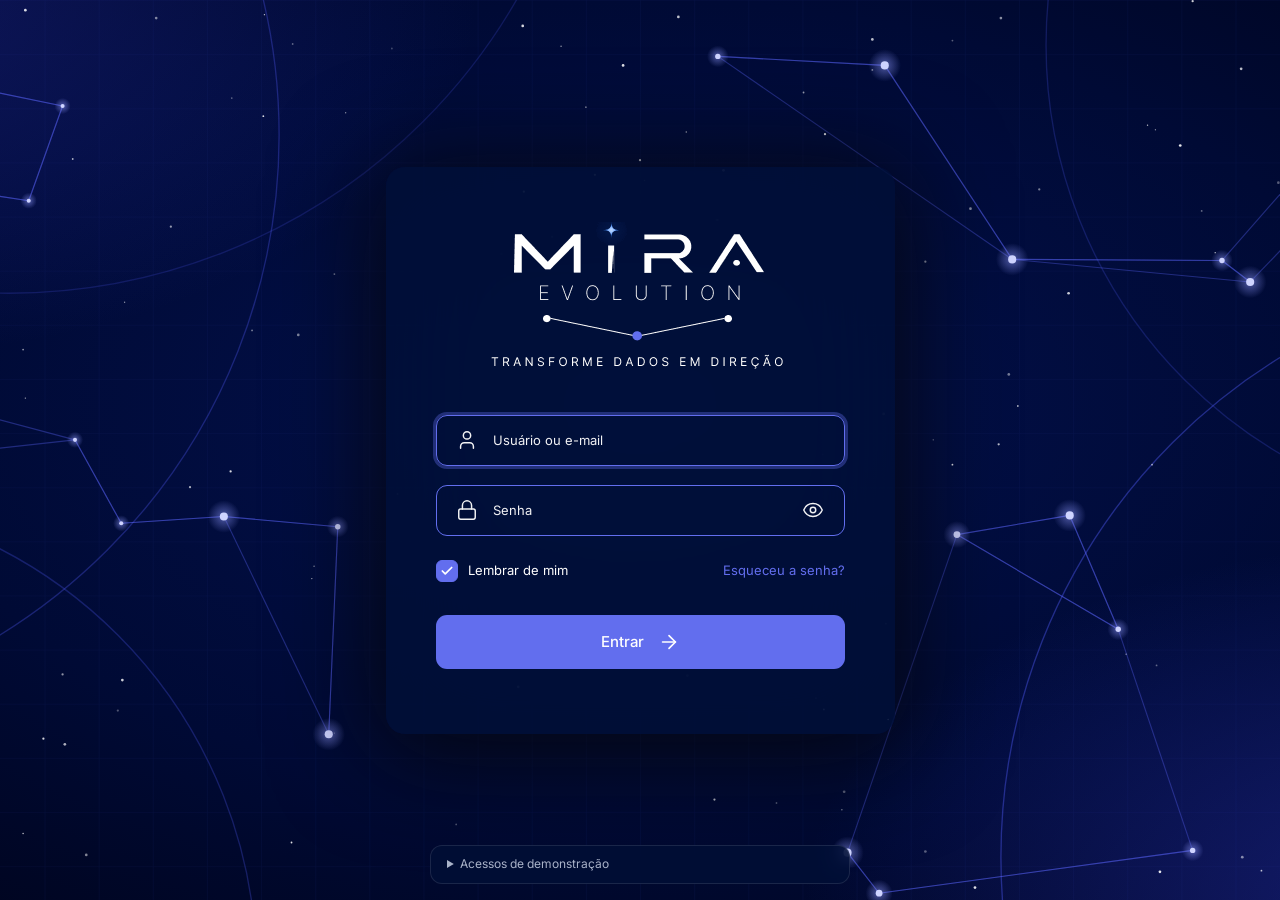
==== frontend/mira-evolution/configuracoes.html @ f142468c "Adiciona front-end Mira Evolution" ====
<!doctype html>
<html lang="pt-BR" data-theme="light">
  <head>
    <meta charset="utf-8" />
    <meta name="viewport" content="width=device-width, initial-scale=1" />
    <meta name="theme-color" content="#f6f7f9" />
    <meta name="description" content="Mira Evolution — transforme dados em direção." />
    <title>Configurações — Mira Evolution</title>

    <!-- Aplica o tema salvo antes de desenhar a tela (evita "piscar") -->
    <script src="./js/comum/tema.js"></script>

    <!-- Fontes do Figma: Inter (conteúdo) e Geist (menu lateral). Se não carregarem, usa a fonte do sistema. -->
    <link rel="preconnect" href="https://fonts.googleapis.com" />
    <link rel="preconnect" href="https://fonts.gstatic.com" crossorigin />
    <link href="https://fonts.googleapis.com/css2?family=Geist:wght@400;500;600&family=Inter:wght@200;400;500;600;700&display=swap" rel="stylesheet" />

    <link rel="icon" href="./assets/img/favicon.svg" type="image/svg+xml" />
    <link rel="stylesheet" href="./css/tokens.css" />
    <link rel="stylesheet" href="./css/themes.css" />
    <link rel="stylesheet" href="./css/base.css" />
    <link rel="stylesheet" href="./css/layout.css" />
    <link rel="stylesheet" href="./css/components.css" />
    <link rel="stylesheet" href="./css/pages.css" />
    <link rel="stylesheet" href="./css/responsive.css" />
  </head>
  <body>
    <a class="skip-link" href="#page-root">Pular para o conteúdo</a>
    <div class="app">
      <!-- Menu lateral e barra do topo: preenchidos por js/comum/layout.js -->
      <aside class="sidebar" id="sidebar" aria-label="Navegação principal"></aside>
      <header class="topbar"></header>
      <div class="scrim" data-action="close-menu"></div>

      <main class="main" id="main">
        <div id="page-root" tabindex="-1">
          <div class="page settings" style="--page-gap:24px">
            <header class="page-header">
              <div class="page-header__titles">
                <h1 class="page-title">Configurações</h1>
                <p class="page-subtitle">Gerencie preferências da empresa, aparência, integrações e segurança.</p>
              </div>
              <div class="page-header__actions">
                <!-- data-sem-tema: nesta página o tema é trocado em "Aparência", então só mostra as notificações -->
                <div class="header-tools" data-tools data-sem-tema></div>
              </div>
            </header>

            <form class="settings__form" id="form-config" novalidate>
              <section class="card card__pad settings__section" aria-labelledby="geral-title">
                <h2 class="card__title card__title--lg" id="geral-title">Geral</h2>
                <div class="settings__grid">
                  <label class="field"><span class="field__label">Nome da empresa</span><input class="input" name="companyName"></label>
                  <label class="field"><span class="field__label">CNPJ</span><input class="input" name="cnpj" inputmode="numeric"></label>
                  <label class="field"><span class="field__label">Formato de data</span><span class="select select--field"><select name="dateFormat"></select><i data-icone="chevron-down" data-tamanho="14"></i></span></label>
                </div>
              </section>

              <section class="card card__pad settings__section" aria-labelledby="apar-title">
                <h2 class="card__title card__title--lg" id="apar-title">Aparência</h2>
                <div class="theme-cards" role="radiogroup" aria-label="Tema">
                  <button type="button" role="radio" class="theme-card theme-card--light" data-tema="light" aria-checked="false"><i data-icone="sun" data-tamanho="22"></i><span>Claro</span></button>
                  <button type="button" role="radio" class="theme-card theme-card--dark" data-tema="dark" aria-checked="false"><i data-icone="moon" data-tamanho="22"></i><span>Escuro</span></button>
                </div>
              </section>

              <section class="card card__pad settings__section" aria-labelledby="integ-title">
                <h2 class="card__title card__title--lg" id="integ-title">Integrações</h2>
                <ul class="integration-list" id="lista-integracoes"></ul>
              </section>

              <section class="card card__pad settings__section" aria-labelledby="seg-title">
                <h2 class="card__title card__title--lg" id="seg-title">Segurança</h2>
                <div class="settings__grid">
                  <label class="field"><span class="field__label">Renovação de senha</span><span class="select select--field"><select name="renewal"></select><i data-icone="chevron-down" data-tamanho="14"></i></span>
                    <span class="field__hint" id="ultima-renovacao"></span></label>
                  <div class="field"><span class="field__label" id="2fa-label">Autenticação em dois fatores (2FA)</span>
                    <div class="switch-row"><button type="button" role="switch" class="switch" id="twoFactor" aria-checked="false" aria-labelledby="2fa-label"></button><span id="texto-2fa">Desativada</span></div></div>
                </div>
              </section>

              <div class="save-bar"><button type="button" class="btn btn--outline" id="btn-descartar">Descartar alterações</button><button type="submit" class="btn btn--primary">Salvar alterações</button></div>
            </form>
          </div>
        </div>
      </main>
    </div>
    <noscript>Esta aplicação precisa de JavaScript habilitado.</noscript>

    <script src="./js/lib/jquery-3.6.1.min.js"></script>
    <script src="./js/comum/config.js"></script>
    <script src="./js/comum/ferramentas.js"></script>
    <script src="./js/comum/icones.js"></script>
    <script src="./js/comum/ui.js"></script>
    <script src="./js/comum/widgets.js"></script>
    <script src="./js/comum/dados.js"></script>
    <script src="./js/comum/sessao.js"></script>
    <script src="./js/comum/layout.js"></script>
    <script src="./js/paginas/configuracoes.js"></script>
  </body>
</html>
---- frontend/mira-evolution/css/tokens.css ----
/* ==========================================================================
   TOKENS DE DESIGN (independentes de tema) — extraídos do Figma Mira_Evolution
   Cores dependentes de tema ficam em themes.css.
   ========================================================================== */
:root {
  /* Tipografia */
  --font-sans: 'Inter', system-ui, -apple-system, 'Segoe UI', Roboto, Arial, sans-serif;
  --font-nav: 'Geist', 'Inter', system-ui, -apple-system, 'Segoe UI', Roboto, Arial, sans-serif;

  --fs-2xs: 0.625rem; /* 10 */
  --fs-xs: 0.6875rem; /* 11 */
  --fs-sm: 0.75rem; /* 12 */
  --fs-base: 0.8125rem; /* 13 */
  --fs-md: 0.875rem; /* 14 */
  --fs-lg: 1rem; /* 16 */
  --fs-xl: 1.125rem; /* 18 */
  --fs-2xl: 1.5rem; /* 24 */
  --fs-3xl: 1.875rem; /* 30 */

  --fw-regular: 400;
  --fw-medium: 500;
  --fw-semibold: 600;
  --fw-bold: 700;

  /* Marca */
  --navy: #000028; /* "Azul" da identidade visual */
  --primary: #626eee; /* "Roxo" da identidade visual */
  --primary-hover: #5360e6;
  --primary-contrast: #fefefe;
  --white: #ffffff;

  /* Cores semânticas de dados (iguais nos dois temas) */
  --c-blue: #2b7fff;
  --c-purple: #6f78db;
  --c-green: #00bc7d;
  --c-red: #df4d48;
  --c-amber: #f5a524;
  --c-up: #2fcc99; /* variação positiva */

  /* Espaçamento (escala de 4px) */
  --sp-1: 0.25rem;
  --sp-2: 0.5rem;
  --sp-3: 0.75rem;
  --sp-4: 1rem;
  --sp-5: 1.25rem;
  --sp-6: 1.5rem;
  --sp-8: 2rem;
  --sp-10: 2.5rem;
  --sp-12: 3rem;

  /* Raios */
  --radius-xs: 2px;
  --radius-sm: 4px;
  --radius-md: 8px;
  --radius-input: 11px;
  --radius-lg: 12px;
  --radius-xl: 19px;
  --radius-pill: 999px;

  /* Layout */
  --sidebar-w: 240px;
  --page-pad: 40px;
  --page-max: 1120px;
  --touch-min: 44px;

  /* Movimento */
  --ease: cubic-bezier(0.2, 0.7, 0.2, 1);
  --dur: 0.18s;

  /* Camadas */
  --z-topbar: 35;
  --z-sidebar: 40;
  --z-popover: 60;
  --z-modal: 80;
  --z-toast: 100;
}
---- frontend/mira-evolution/css/themes.css ----
/* ==========================================================================
   TEMAS — tokens de cor por tema.
   O modo escuro foi extraído das telas "Dark" do Figma (não é o claro invertido):
   fundos em azul-marinho (#000c29 / #001035), bordas azuis (#0e1e4a) e texto secundário #667386.
   `data-theme` pode estar no <html> ou em qualquer container (a tela de login força "dark").
   ========================================================================== */

:root,
[data-theme='light'] {
  color-scheme: light;

  --bg: #f6f7f9;
  --surface: #fefefe;
  --surface-2: #f6f7f9; /* hover, cabeçalhos de tabela, campos desabilitados */
  --border: #f1f2f4;
  --border-strong: #e2e5ea; /* inputs, divisores que precisam de mais contraste */

  --text: #03152c;
  --text-body: #576270; /* texto de tabelas/listas */
  --text-muted: #9d9d9d; /* subtítulos, menu inativo, rodapés de card */
  --track: #d9d9d9; /* trilho das barras de progresso */

  --nav-active-bg: rgba(176, 176, 176, 0.13);
  --nav-hover-bg: rgba(176, 176, 176, 0.08);
  --icon-active: var(--primary);

  --input-bg: #fefefe;
  --input-border: #e2e5ea;
  --placeholder: #9d9d9d;

  --chart-grid: #e8ebf0;
  --chart-axis: #8d94a0;
  --chart-line: var(--c-blue);
  --chart-tooltip-bg: #fefefe;

  --shadow-card: 0 1px 2px rgba(3, 21, 44, 0.04);
  --shadow-pop: 0 14px 36px rgba(3, 21, 44, 0.16);
  --overlay: rgba(3, 21, 44, 0.48);
  --skeleton-a: #eceef2;
  --skeleton-b: #f6f7f9;

  --focus: #626eee;
  --danger: #d6403b;
  --success: #0aa56f;
}

[data-theme='dark'] {
  color-scheme: dark;

  --bg: #000c29;
  --surface: #001035;
  --surface-2: #00143f;
  --border: #0e1e4a;
  --border-strong: #1a2c63;

  --text: #fefefe;
  --text-body: #667386;
  --text-muted: #667386;
  --track: #3a4b65;

  --nav-active-bg: rgba(111, 120, 219, 0.13);
  --nav-hover-bg: rgba(111, 120, 219, 0.07);
  --icon-active: #7f89f3;

  --input-bg: #000c29;
  --input-border: #14265a;
  --placeholder: #667386;

  --chart-grid: #11214f;
  --chart-axis: #667386;
  --chart-line: var(--c-blue);
  --chart-tooltip-bg: #001a4d;

  --shadow-card: none;
  --shadow-pop: 0 18px 44px rgba(0, 4, 20, 0.7);
  --overlay: rgba(0, 4, 20, 0.7);
  --skeleton-a: #04174a;
  --skeleton-b: #001035;

  --focus: #8a94ff;
  --danger: #ff6b66;
  --success: #2fcc99;
}
---- frontend/mira-evolution/css/base.css ----
/* Reset enxuto + base tipográfica */
*,
*::before,
*::after {
  box-sizing: border-box;
}

html {
  -webkit-text-size-adjust: 100%;
  text-size-adjust: 100%;
}

body {
  margin: 0;
  min-height: 100vh;
  font-family: var(--font-sans);
  font-size: var(--fs-md);
  line-height: 1.4;
  color: var(--text);
  background: var(--bg);
  -webkit-font-smoothing: antialiased;
  text-rendering: optimizeLegibility;
  transition: background-color var(--dur) var(--ease), color var(--dur) var(--ease);
}

h1,
h2,
h3,
h4,
p {
  margin: 0;
}

ul,
ol {
  margin: 0;
  padding: 0;
  list-style: none;
}

a {
  color: inherit;
  text-decoration: none;
}

button,
input,
select,
textarea {
  font: inherit;
  color: inherit;
}

button {
  background: none;
  border: 0;
  padding: 0;
  cursor: pointer;
}

img,
svg {
  display: block;
  max-width: 100%;
}

table {
  border-collapse: collapse;
  width: 100%;
}

[tabindex="-1"]:focus {
  outline: none;
}

:focus-visible {
  outline: 2px solid var(--focus);
  outline-offset: 2px;
  border-radius: var(--radius-sm);
}

::selection {
  background: color-mix(in srgb, var(--primary) 35%, transparent);
}

::placeholder {
  color: var(--placeholder);
  opacity: 1;
}

.sr-only {
  position: absolute;
  width: 1px;
  height: 1px;
  margin: -1px;
  padding: 0;
  overflow: hidden;
  clip: rect(0, 0, 0, 0);
  white-space: nowrap;
  border: 0;
}

.skip-link {
  position: fixed;
  top: 8px;
  left: 8px;
  z-index: 200;
  padding: 10px 14px;
  border-radius: var(--radius-md);
  background: var(--primary);
  color: var(--primary-contrast);
  transform: translateY(-200%);
}
.skip-link:focus {
  transform: none;
}

/* Barras de rolagem discretas */
* {
  scrollbar-width: thin;
  scrollbar-color: var(--border-strong) transparent;
}

@media (prefers-reduced-motion: reduce) {
  *,
  *::before,
  *::after {
    animation-duration: 0.01ms !important;
    animation-iteration-count: 1 !important;
    transition-duration: 0.01ms !important;
    scroll-behavior: auto !important;
  }
}
---- frontend/mira-evolution/css/layout.css ----
/* ==========================================================================
   LAYOUT — casca da aplicação (sidebar + conteúdo) e cabeçalho de página
   Medidas do Figma (1440px): sidebar 240px, conteúdo com 40px de respiro e 1120px úteis.
   ========================================================================== */

.app {
  display: grid;
  grid-template-columns: var(--sidebar-w) minmax(0, 1fr);
  min-height: 100vh;
  background: var(--bg);
}

/* ---------- Sidebar ---------- */
.sidebar {
  position: sticky;
  top: 0;
  align-self: start;
  height: 100vh;
  overflow-y: auto;
  display: flex;
  flex-direction: column;
  gap: 40px;
  padding: 24px;
  background: var(--surface);
  border-right: 1px solid var(--border);
  z-index: var(--z-sidebar);
}

.sidebar__logo {
  display: flex;
  align-items: center;
  min-height: 67px;
}
.sidebar__logo img {
  width: 100%;
  max-width: 192px;
  height: auto;
}
.logo--dark {
  display: none;
}
[data-theme='dark'] .logo--dark {
  display: block;
}
[data-theme='dark'] .logo--light {
  display: none;
}

.sidebar__nav {
  display: flex;
  flex-direction: column;
  gap: 8px;
}

.nav-link {
  display: flex;
  align-items: center;
  gap: 12px;
  min-height: 44px;
  padding: 12px 16px;
  border-radius: var(--radius-md);
  font-family: var(--font-nav);
  font-size: var(--fs-md);
  font-weight: var(--fw-medium);
  line-height: 1;
  color: var(--text-muted);
  transition: background-color var(--dur) var(--ease), color var(--dur) var(--ease);
}
.nav-link:hover {
  background: var(--nav-hover-bg);
  color: var(--text);
}
.nav-link[aria-current='page'] {
  background: var(--nav-active-bg);
  color: var(--text);
}
.nav-link[aria-current='page'] .icon {
  color: var(--icon-active);
}

.sidebar__profile {
  display: flex;
  align-items: center;
  gap: 12px;
  padding-top: 24px;
  border-top: 1px solid var(--border);
}
.sidebar__user {
  display: flex;
  flex-direction: column;
  gap: 2px;
  min-width: 0;
  flex: 1;
  font-family: var(--font-nav);
}
.sidebar__user-name {
  font-size: var(--fs-base);
  font-weight: var(--fw-semibold);
  color: var(--text);
  white-space: nowrap;
  overflow: hidden;
  text-overflow: ellipsis;
}
.sidebar__user-mode {
  font-size: var(--fs-xs);
  color: var(--text-muted);
}
.sidebar__logout {
  flex: none;
  display: inline-grid;
  place-items: center;
  width: 32px;
  height: 32px;
  border-radius: var(--radius-md);
  color: var(--text-muted);
  transition: background-color var(--dur) var(--ease), color var(--dur) var(--ease);
}
.sidebar__logout:hover {
  background: var(--nav-hover-bg);
  color: var(--text);
}

.avatar {
  --size: 36px;
  flex: none;
  display: inline-grid;
  place-items: center;
  width: var(--size);
  height: var(--size);
  border-radius: 50%;
  background: var(--avatar-bg, var(--primary));
  color: #fff;
  font-size: calc(var(--size) * 0.36);
  font-weight: var(--fw-semibold);
  letter-spacing: 0.02em;
  user-select: none;
}

/* ---------- Barra superior (somente telas pequenas) ---------- */
.topbar {
  display: none;
}
.scrim {
  display: none;
}

/* ---------- Conteúdo ---------- */
.main {
  min-width: 0;
  padding: var(--page-pad);
}
.page {
  display: flex;
  flex-direction: column;
  gap: var(--page-gap, 28px);
  max-width: var(--page-max);
  margin-inline: auto;
}
.page:focus {
  outline: none;
}

/* ---------- Cabeçalho de página ---------- */
.page-header {
  display: flex;
  align-items: flex-start;
  justify-content: space-between;
  flex-wrap: wrap;
  gap: 16px 24px;
}
.page-header__titles {
  min-width: 0;
}
.page-title {
  font-size: var(--fs-2xl);
  font-weight: var(--fw-bold);
  line-height: 1.2;
  color: var(--text);
}
.page-subtitle {
  margin-top: 4px;
  font-size: var(--fs-md);
  font-weight: var(--fw-medium);
  color: var(--text-muted);
}
.page-header__actions {
  display: flex;
  align-items: center;
  flex-wrap: wrap;
  gap: 16px;
  margin-left: auto;
}

.header-tools {
  display: flex;
  align-items: center;
  gap: 16px;
}
.icon-btn {
  position: relative;
  display: inline-grid;
  place-items: center;
  width: 36px;
  height: 36px;
  border-radius: var(--radius-md);
  color: var(--text);
  transition: background-color var(--dur) var(--ease);
}
.icon-btn:hover {
  background: var(--nav-hover-bg);
}
.icon-btn__count {
  position: absolute;
  top: 1px;
  right: 1px;
  min-width: 15px;
  height: 15px;
  padding: 0 3px;
  border-radius: var(--radius-pill);
  background: var(--c-red);
  color: #fff;
  font-size: 9px;
  font-weight: var(--fw-bold);
  line-height: 15px;
  text-align: center;
}

.back-link {
  display: inline-flex;
  align-items: center;
  gap: 8px;
  min-height: 24px;
  font-size: var(--fs-md);
  font-weight: var(--fw-medium);
  color: var(--text-body);
  transition: color var(--dur) var(--ease);
}
.back-link:hover {
  color: var(--text);
}

/* ---------- Utilitários de grade ---------- */
.grid {
  display: grid;
  gap: var(--grid-gap, 32px);
}
.grid--4 {
  grid-template-columns: repeat(4, minmax(0, 1fr));
}
.grid--2 {
  grid-template-columns: repeat(2, minmax(0, 1fr));
}
---- frontend/mira-evolution/css/components.css ----
/* ==========================================================================
   COMPONENTES REUTILIZÁVEIS
   ========================================================================== */

/* ---------- Card ---------- */
.card {
  background: var(--surface);
  border: 1px solid var(--border);
  border-radius: var(--radius-md);
  box-shadow: var(--shadow-card);
  min-width: 0;
}
.card--panel {
  border-radius: var(--radius-sm);
}
.card__pad {
  padding: 24px;
}
.card__title {
  font-size: var(--fs-md);
  font-weight: var(--fw-semibold);
  color: var(--text);
}
.card__title--lg {
  font-size: var(--fs-lg);
  font-weight: var(--fw-semibold);
}
.card__sub {
  margin-top: 2px;
  font-size: var(--fs-sm);
  color: var(--text-muted);
}
.card__head {
  display: flex;
  align-items: flex-start;
  justify-content: space-between;
  gap: 16px;
  flex-wrap: wrap;
}
.card__footer {
  display: flex;
  align-items: center;
  justify-content: center;
  gap: 6px;
  padding: 16px;
  border-top: 1px solid var(--border);
  font-size: var(--fs-sm);
  font-weight: var(--fw-medium);
  color: var(--text-muted);
  transition: color var(--dur) var(--ease);
}
a.card__footer:hover {
  color: var(--text);
}

/* ---------- KPI ---------- */
.kpi {
  display: flex;
  flex-direction: column;
  align-items: center;
  justify-content: center;
  gap: 14px;
  min-height: 137px;
  padding: 20px 16px;
  text-align: center;
}
.kpi__label {
  font-size: var(--fs-base);
  font-weight: var(--fw-medium);
  color: var(--text);
}
.kpi__value {
  font-size: var(--fs-2xl);
  font-weight: var(--fw-bold);
  line-height: 1.2;
  color: var(--text);
}
.kpi__foot {
  display: flex;
  align-items: center;
  justify-content: center;
  flex-wrap: wrap;
  gap: 6px;
  font-size: var(--fs-2xs);
  font-weight: var(--fw-medium);
  color: var(--text-muted);
}

/* KPI alinhado à esquerda (Setores, Cursos, Detalhes, Progresso) */
.kpi-left {
  display: flex;
  flex-direction: column;
  align-items: flex-start;
  gap: 10px;
  min-height: 135px;
  padding: 20px;
}
.kpi-left__label {
  font-size: var(--fs-md);
  font-weight: var(--fw-medium);
  color: var(--text-body);
}
.kpi-left__value {
  font-size: 30px;
  font-weight: var(--fw-bold);
  line-height: 1.2;
  color: var(--text);
}
.kpi-left__foot {
  display: flex;
  align-items: center;
  flex-wrap: wrap;
  gap: 8px;
  margin-top: auto;
  font-size: var(--fs-xs);
  color: var(--text-muted);
}

.delta {
  display: inline-flex;
  align-items: center;
  gap: 3px;
  font-size: var(--fs-sm);
  font-weight: var(--fw-semibold);
  color: var(--c-up);
}
.delta--tint {
  padding: 2px 6px;
  border-radius: var(--radius-sm);
  background: color-mix(in srgb, var(--c-up) 14%, transparent);
  font-size: var(--fs-xs);
}
.delta--neutral {
  color: var(--text-body);
  background: color-mix(in srgb, var(--text-muted) 16%, transparent);
}
.delta--down {
  color: var(--c-red);
  background: color-mix(in srgb, var(--c-red) 14%, transparent);
}

/* ---------- Progresso ---------- */
.progress {
  display: flex;
  align-items: center;
  gap: 10px;
  min-width: 0;
}
.progress__track {
  position: relative;
  flex: 1;
  height: var(--bar-h, 8px);
  min-width: 48px;
  max-width: var(--bar-max, none);
  border-radius: var(--radius-pill);
  background: var(--track);
  overflow: hidden;
}
.progress__fill {
  position: absolute;
  inset: 0 auto 0 0;
  width: var(--value, 0%);
  border-radius: inherit;
  background: var(--fill, var(--primary));
  transition: width 0.5s var(--ease);
}
.progress__value {
  flex: none;
  min-width: 34px;
  font-size: var(--fs-sm);
  font-weight: var(--fw-medium);
  color: var(--text);
  text-align: right;
}
.progress--thin {
  --bar-h: 6px;
}

/* Barra por categoria (setores): rótulo + valor + barra */
.meter {
  display: flex;
  flex-direction: column;
  gap: 8px;
}
.meter__row {
  display: flex;
  justify-content: space-between;
  gap: 8px;
  font-size: var(--fs-base);
  font-weight: var(--fw-medium);
  color: var(--text);
}
.meter .progress__track {
  --bar-h: 7px;
}

/* ---------- Badges / tags ---------- */
.badge {
  --tone: var(--text-body);
  display: inline-flex;
  align-items: center;
  gap: 4px;
  padding: 3px 10px;
  border-radius: var(--radius-sm);
  background: color-mix(in srgb, var(--tone) 14%, transparent);
  color: var(--tone);
  font-size: var(--fs-xs);
  font-weight: var(--fw-semibold);
  line-height: 1.3;
  white-space: nowrap;
}
.badge--green {
  --tone: var(--success);
}
.badge--blue {
  --tone: var(--c-blue);
}
.badge--purple {
  --tone: var(--c-purple);
}
.badge--amber {
  --tone: #d98a0b;
}
[data-theme='dark'] .badge--amber {
  --tone: var(--c-amber);
}
.badge--red {
  --tone: var(--c-red);
}
.badge--gray {
  --tone: var(--text-body);
}
.badge--primary {
  --tone: var(--primary);
}
[data-theme='dark'] .badge--primary,
[data-theme='dark'] .badge--blue {
  --tone: #8d9cff;
}

.tag {
  display: inline-flex;
  align-items: center;
  gap: 6px;
  min-height: 24px;
  padding: 3px 10px;
  border-radius: var(--radius-pill);
  border: 1px solid color-mix(in srgb, var(--primary) 35%, transparent);
  background: color-mix(in srgb, var(--primary) 10%, transparent);
  color: var(--text);
  font-size: var(--fs-sm);
  font-weight: var(--fw-medium);
}
.tag--add {
  border-style: dashed;
  background: transparent;
  color: var(--text-body);
  cursor: pointer;
}
.tag--add:hover {
  color: var(--text);
  border-color: var(--primary);
}
.tag-list {
  display: flex;
  flex-wrap: wrap;
  gap: 8px;
}

/* ---------- Botões ---------- */
.btn {
  display: inline-flex;
  align-items: center;
  justify-content: center;
  gap: 8px;
  min-height: 40px;
  padding: 0 18px;
  border: 1px solid transparent;
  border-radius: var(--radius-md);
  font-size: var(--fs-base);
  font-weight: var(--fw-medium);
  line-height: 1;
  white-space: nowrap;
  transition: background-color var(--dur) var(--ease), border-color var(--dur) var(--ease), color var(--dur) var(--ease), opacity var(--dur);
}
.btn[disabled],
.btn[aria-disabled='true'] {
  opacity: 0.55;
  cursor: not-allowed;
}
.btn--primary {
  background: var(--primary);
  color: var(--primary-contrast);
}
.btn--primary:hover:not([disabled]) {
  background: var(--primary-hover);
}
.btn--outline {
  border-color: var(--border-strong);
  background: var(--surface);
  color: var(--text);
}
.btn--outline:hover:not([disabled]) {
  border-color: var(--primary);
}
.btn--ghost {
  color: var(--text-body);
}
.btn--ghost:hover {
  background: var(--nav-hover-bg);
  color: var(--text);
}
.btn--sm {
  min-height: 36px;
  padding: 0 14px;
}
.btn--block {
  width: 100%;
}
.btn--icon {
  width: 32px;
  min-height: 32px;
  padding: 0;
  border-radius: var(--radius-md);
}
.btn__spinner {
  width: 16px;
  height: 16px;
  border-radius: 50%;
  border: 2px solid currentColor;
  border-top-color: transparent;
  animation: spin 0.7s linear infinite;
}
@keyframes spin {
  to {
    transform: rotate(360deg);
  }
}

/* Botão de filtro do cabeçalho (data, "Filtros") */
.filter-btn {
  display: inline-flex;
  align-items: center;
  gap: 10px;
  min-height: 38px;
  padding: 0 14px;
  border: 1px solid var(--border);
  border-radius: 9px;
  background: var(--surface);
  color: var(--text);
  font-size: var(--fs-sm);
  font-weight: var(--fw-regular);
  white-space: nowrap;
  transition: border-color var(--dur) var(--ease);
}
.filter-btn:hover {
  border-color: var(--border-strong);
}
.filter-btn .icon {
  color: var(--primary);
}
.filter-btn .icon:last-child:not(:first-child) {
  color: var(--text-muted);
}
[data-theme='dark'] .filter-btn {
  background: transparent;
}
.filter-btn[aria-expanded='true'] {
  border-color: var(--primary);
}

/* ---------- Formulários ---------- */
.field {
  display: flex;
  flex-direction: column;
  gap: 8px;
  min-width: 0;
}
.field__label {
  font-size: var(--fs-base);
  font-weight: var(--fw-medium);
  color: var(--text);
}
.field__hint {
  font-size: var(--fs-sm);
  color: var(--text-muted);
}
.field__error {
  font-size: var(--fs-sm);
  color: var(--danger);
}
.input,
.textarea,
.select-input {
  width: 100%;
  min-height: 42px;
  padding: 0 14px;
  border: 1px solid var(--input-border);
  border-radius: var(--radius-md);
  background: var(--input-bg);
  color: var(--text);
  font-size: var(--fs-md);
  transition: border-color var(--dur) var(--ease), box-shadow var(--dur) var(--ease);
}
.textarea {
  min-height: 100px;
  padding: 12px 14px;
  resize: vertical;
  line-height: 1.5;
}
.input:hover,
.textarea:hover {
  border-color: color-mix(in srgb, var(--primary) 45%, var(--input-border));
}
.input:focus,
.textarea:focus,
.select-input:focus {
  outline: none;
  border-color: var(--primary);
  box-shadow: 0 0 0 3px color-mix(in srgb, var(--primary) 22%, transparent);
}
.input[aria-invalid='true'],
.textarea[aria-invalid='true'] {
  border-color: var(--danger);
}
.input[readonly] {
  color: var(--text-body);
}

/* Select nativo estilizado (acessível por padrão) */
.select {
  position: relative;
  display: inline-flex;
  align-items: center;
}
.select select {
  appearance: none;
  -webkit-appearance: none;
  min-height: 33px;
  padding: 0 34px 0 14px;
  border: 1px solid var(--border-strong);
  border-radius: var(--radius-md);
  background: var(--surface);
  color: var(--text);
  font-size: var(--fs-base);
  cursor: pointer;
}
[data-theme='dark'] .select select {
  border-color: var(--border);
  background: transparent;
}
[data-theme='dark'] .select select option {
  background: var(--surface);
  color: var(--text);
}
.select select:hover {
  border-color: var(--primary);
}
.select .icon {
  position: absolute;
  right: 11px;
  pointer-events: none;
  color: var(--text-muted);
}
.select--field select {
  width: 100%;
  min-height: 42px;
  font-size: var(--fs-md);
}
.select--field {
  display: flex;
}
.select--sm select {
  min-height: 24px;
  padding: 0 24px 0 8px;
  font-size: var(--fs-xs);
  border-radius: 7px;
}
.select--sm .icon {
  right: 7px;
}

.search {
  position: relative;
  display: flex;
  align-items: center;
  min-width: 0;
}
.search .icon {
  position: absolute;
  left: 14px;
  color: var(--text-muted);
  pointer-events: none;
}
.search input {
  width: 100%;
  min-height: 37px;
  padding: 0 14px 0 40px;
  border: 1px solid var(--border-strong);
  border-radius: var(--radius-md);
  background: var(--surface);
  color: var(--text);
  font-size: var(--fs-base);
}
[data-theme='dark'] .search input {
  border-color: var(--border);
  background: transparent;
}
.search input:focus {
  outline: none;
  border-color: var(--primary);
  box-shadow: 0 0 0 3px color-mix(in srgb, var(--primary) 22%, transparent);
}

/* Grupo de pílulas de filtro */
.pills {
  display: flex;
  flex-wrap: wrap;
  gap: 12px;
}
.pill {
  min-height: 36px;
  padding: 0 18px;
  border: 1px solid var(--border-strong);
  border-radius: var(--radius-pill);
  background: var(--surface);
  color: var(--text-body);
  font-size: var(--fs-base);
  font-weight: var(--fw-medium);
  transition: background-color var(--dur) var(--ease), color var(--dur) var(--ease), border-color var(--dur) var(--ease);
}
[data-theme='dark'] .pill {
  border-color: var(--border);
  background: transparent;
}
.pill:hover {
  border-color: var(--primary);
  color: var(--text);
}
.pill[aria-pressed='true'] {
  background: var(--primary);
  border-color: var(--primary);
  color: var(--primary-contrast);
}

/* Checkbox / switch */
.check {
  display: inline-flex;
  align-items: center;
  gap: 10px;
  cursor: pointer;
  font-size: var(--fs-base);
}
.check input {
  position: absolute;
  opacity: 0;
  width: 22px;
  height: 22px;
  margin: 0;
}
.check__box {
  flex: none;
  display: inline-grid;
  place-items: center;
  width: 22px;
  height: 22px;
  border: 1.5px solid var(--primary);
  border-radius: 6px;
  color: transparent;
  transition: background-color var(--dur) var(--ease);
}
.check input:checked + .check__box {
  background: var(--primary);
  color: #fff;
}
.check input:focus-visible + .check__box {
  outline: 2px solid var(--focus);
  outline-offset: 2px;
}

.switch {
  position: relative;
  flex: none;
  width: 44px;
  height: 24px;
  border-radius: var(--radius-pill);
  background: var(--track);
  transition: background-color var(--dur) var(--ease);
}
.switch::after {
  content: '';
  position: absolute;
  top: 2px;
  left: 2px;
  width: 20px;
  height: 20px;
  border-radius: 50%;
  background: #fff;
  box-shadow: 0 1px 3px rgba(0, 0, 0, 0.3);
  transition: transform var(--dur) var(--ease);
}
.switch[aria-checked='true'] {
  background: var(--primary);
}
.switch[aria-checked='true']::after {
  transform: translateX(20px);
}

/* ---------- Tabela de dados ---------- */
.table-wrap {
  width: 100%;
  overflow-x: auto;
}
.table {
  width: 100%;
  font-size: var(--fs-base);
}
.table th {
  padding: 12px 16px;
  text-align: left;
  font-size: var(--fs-base);
  font-weight: var(--fw-medium);
  color: var(--text-body);
  white-space: nowrap;
}
.table td {
  padding: 14px 16px;
  color: var(--text-body);
  vertical-align: middle;
}
.table tbody tr {
  border-top: 1px solid var(--border);
}
.table tbody tr:hover {
  background: var(--nav-hover-bg);
}
.table .cell-strong {
  color: var(--text);
  font-weight: var(--fw-medium);
}
.table .cell-right,
.table th.cell-right {
  text-align: right;
}

.user-cell {
  display: flex;
  align-items: center;
  gap: 12px;
  min-width: 0;
}
.user-cell__name {
  font-size: var(--fs-base);
  font-weight: var(--fw-medium);
  color: var(--text);
}
.user-cell__sub {
  font-size: var(--fs-sm);
  color: var(--text-muted);
}

/* Tabela compacta dos cards do dashboard (Cursos / Porcentagem) */
.mini-table {
  width: 100%;
  font-size: var(--fs-base);
}
.mini-table th {
  padding: 0 0 12px;
  text-align: left;
  font-size: var(--fs-sm);
  font-weight: var(--fw-medium);
  color: var(--text);
}
.mini-table th:last-child,
.mini-table td:last-child {
  text-align: right;
}
.mini-table td {
  padding: 16px 0;
  color: var(--text-body);
}
.mini-table tbody tr {
  border-top: 1px solid var(--border);
}

/* ---------- Gráfico de área ---------- */
.chart {
  position: relative;
  width: 100%;
}
.chart svg {
  width: 100%;
  height: auto;
  overflow: visible;
}
.chart__grid {
  stroke: var(--chart-grid);
  stroke-width: 1;
}
.chart__axis {
  fill: var(--chart-axis);
  font-size: 11px;
  font-family: var(--font-sans);
}
.chart__line {
  fill: none;
  stroke-width: 2;
  stroke-linejoin: round;
  stroke-linecap: round;
}
.chart__cursor {
  stroke: var(--chart-axis);
  stroke-width: 1;
  stroke-dasharray: 3 3;
  opacity: 0;
}
.chart__dot {
  stroke: var(--surface);
  stroke-width: 2;
  opacity: 0;
}
.chart.is-hovering .chart__cursor,
.chart.is-hovering .chart__dot {
  opacity: 1;
}
.chart__tooltip {
  position: absolute;
  z-index: 3;
  min-width: 120px;
  padding: 8px 10px;
  border: 1px solid var(--border-strong);
  border-radius: var(--radius-md);
  background: var(--chart-tooltip-bg);
  box-shadow: var(--shadow-pop);
  font-size: var(--fs-sm);
  color: var(--text);
  pointer-events: none;
  opacity: 0;
  transform: translate(-50%, -100%);
  transition: opacity 0.1s;
}
.chart.is-hovering .chart__tooltip {
  opacity: 1;
}
.chart__tooltip-title {
  margin-bottom: 4px;
  color: var(--text-muted);
  font-size: var(--fs-xs);
}
.chart__tooltip-row {
  display: flex;
  align-items: center;
  gap: 8px;
  white-space: nowrap;
}
.chart__tooltip-row strong {
  margin-left: auto;
  padding-left: 10px;
  font-weight: var(--fw-semibold);
}
.legend {
  display: flex;
  flex-wrap: wrap;
  gap: 8px 20px;
  font-size: var(--fs-sm);
  color: var(--text-body);
}
.legend__item {
  display: inline-flex;
  align-items: center;
  gap: 6px;
}
.legend__dot {
  width: 8px;
  height: 8px;
  border-radius: 50%;
  background: var(--dot, var(--primary));
}

/* ---------- Popover ---------- */
.popover {
  position: absolute;
  z-index: var(--z-popover);
  min-width: 220px;
  max-width: min(360px, calc(100vw - 24px));
  padding: 8px;
  border: 1px solid var(--border-strong);
  border-radius: var(--radius-lg);
  background: var(--surface);
  box-shadow: var(--shadow-pop);
  animation: pop-in 0.14s var(--ease);
}
@keyframes pop-in {
  from {
    opacity: 0;
    transform: translateY(-4px);
  }
}
.popover__title {
  padding: 8px 10px 6px;
  font-size: var(--fs-sm);
  font-weight: var(--fw-semibold);
  color: var(--text-muted);
  text-transform: uppercase;
  letter-spacing: 0.04em;
}
.popover__item {
  display: flex;
  align-items: center;
  gap: 10px;
  width: 100%;
  min-height: 40px;
  padding: 8px 10px;
  border-radius: var(--radius-md);
  text-align: left;
  font-size: var(--fs-base);
  color: var(--text);
}
.popover__item:hover,
.popover__item[aria-checked='true'] {
  background: var(--nav-hover-bg);
}
.popover__item[aria-checked='true'] {
  color: var(--primary);
  font-weight: var(--fw-medium);
}
.popover__sub {
  display: block;
  font-size: var(--fs-xs);
  color: var(--text-muted);
}
.popover__item-icon {
  flex: none;
  display: grid;
  place-items: center;
  width: 28px;
  height: 28px;
  border-radius: 50%;
  background: color-mix(in srgb, var(--primary) 14%, transparent);
  color: var(--primary);
}
.popover .row {
  display: flex;
  gap: 10px;
  padding: 6px 10px 10px;
}
.popover__footer {
  display: flex;
  justify-content: flex-end;
  gap: 8px;
  padding: 8px 10px 4px;
}
.dot-unread {
  width: 8px;
  height: 8px;
  margin-left: auto;
  border-radius: 50%;
  background: var(--primary);
  flex: none;
}

/* ---------- Modal ---------- */
.modal-backdrop {
  position: fixed;
  inset: 0;
  z-index: var(--z-modal);
  display: grid;
  place-items: center;
  padding: 16px;
  background: var(--overlay);
  animation: fade-in 0.15s var(--ease);
}
@keyframes fade-in {
  from {
    opacity: 0;
  }
}
.modal {
  width: min(520px, 100%);
  max-height: calc(100vh - 32px);
  overflow-y: auto;
  border: 1px solid var(--border-strong);
  border-radius: 16px;
  background: var(--surface);
  box-shadow: var(--shadow-pop);
  animation: modal-in 0.2s var(--ease);
}
@keyframes modal-in {
  from {
    opacity: 0;
    transform: translateY(8px) scale(0.98);
  }
}
.modal__head {
  display: flex;
  align-items: flex-start;
  justify-content: space-between;
  gap: 16px;
  padding: 22px 24px 8px;
}
.modal__title {
  font-size: var(--fs-xl);
  font-weight: var(--fw-semibold);
}
.modal__desc {
  margin-top: 4px;
  font-size: var(--fs-base);
  color: var(--text-muted);
}
.modal__body {
  display: flex;
  flex-direction: column;
  gap: 16px;
  padding: 16px 24px;
}
.modal__foot {
  display: flex;
  justify-content: flex-end;
  flex-wrap: wrap;
  gap: 12px;
  padding: 8px 24px 24px;
}

/* ---------- Toast ---------- */
.toasts {
  position: fixed;
  right: 20px;
  bottom: 20px;
  z-index: var(--z-toast);
  display: flex;
  flex-direction: column;
  gap: 10px;
  max-width: calc(100vw - 40px);
}
.toast {
  display: flex;
  align-items: center;
  gap: 10px;
  min-width: 260px;
  padding: 12px 16px;
  border: 1px solid var(--border-strong);
  border-left: 3px solid var(--tone, var(--primary));
  border-radius: var(--radius-md);
  background: var(--surface);
  box-shadow: var(--shadow-pop);
  font-size: var(--fs-base);
  animation: toast-in 0.25s var(--ease);
}
.toast .icon {
  color: var(--tone, var(--primary));
  flex: none;
}
.toast--success {
  --tone: var(--success);
}
.toast--error {
  --tone: var(--danger);
}
@keyframes toast-in {
  from {
    opacity: 0;
    transform: translateY(10px);
  }
}

/* ---------- Estados (carregando, vazio, erro) ---------- */
.skeleton {
  border-radius: var(--radius-md);
  background: linear-gradient(90deg, var(--skeleton-a), var(--skeleton-b), var(--skeleton-a));
  background-size: 200% 100%;
  animation: shimmer 1.3s linear infinite;
}
@keyframes shimmer {
  to {
    background-position: -200% 0;
  }
}
.state {
  display: flex;
  flex-direction: column;
  align-items: center;
  justify-content: center;
  gap: 10px;
  padding: 48px 24px;
  text-align: center;
  color: var(--text-body);
}
.state .icon {
  color: var(--text-muted);
}
.state__title {
  font-size: var(--fs-lg);
  font-weight: var(--fw-semibold);
  color: var(--text);
}
.state--error .icon {
  color: var(--danger);
}
---- frontend/mira-evolution/css/pages.css ----
/* ==========================================================================
   ESTILOS POR PÁGINA
   ========================================================================== */

/* ---------------------------------------------------------------- LOGIN
   Figma 1440x798: painel 509x565 centralizado, campos 408x51 (raio 11, borda #626eee), botão 54px. */
.login {
  position: relative;
  display: grid;
  place-items: center;
  min-height: 100vh;
  padding: 24px 16px;
  color: #f1f2f4;
  background:
    url('../assets/img/login-bg.svg') center / cover no-repeat,
    radial-gradient(120% 90% at 50% 40%, #021047 0%, #000830 55%, #00041a 100%);
  overflow: hidden;
}
.login__panel {
  position: relative;
  width: min(509px, 100%);
  padding: 55px clamp(24px, 10%, 50px) 65px;
  border-radius: var(--radius-xl);
  background: rgba(1, 15, 54, 0.8);
  -webkit-backdrop-filter: blur(50px);
  backdrop-filter: blur(50px);
  box-shadow: 0 10px 100px 10px rgba(6, 6, 6, 0.8);
}
/* O PNG da logo tem margem transparente: recorta para o logotipo + tagline ficarem como no Figma */
.login__brand {
  display: block;
  height: 155px;
  margin: 0 -20px 38px;
  overflow: hidden;
}
.login__logo {
  width: min(423px, 100%);
  height: auto;
  margin: -80px auto 0;
}
.login__form {
  display: flex;
  flex-direction: column;
  gap: 19px;
}
.login__error {
  padding: 10px 14px;
  border: 1px solid color-mix(in srgb, var(--c-red) 55%, transparent);
  border-radius: 11px;
  background: color-mix(in srgb, var(--c-red) 14%, transparent);
  color: #ffb3b0;
  font-size: var(--fs-base);
}
.login__field {
  position: relative;
  display: flex;
  align-items: center;
}
.login__field input {
  width: 100%;
  height: 51px;
  padding: 0 52px 0 56px;
  border: 1px solid var(--primary);
  border-radius: var(--radius-input);
  background: transparent;
  color: #f1f2f4;
  font-size: var(--fs-base);
  transition: box-shadow var(--dur) var(--ease);
}
.login__field input::placeholder {
  color: #f1f2f4;
}
.login__field input:focus {
  outline: none;
  box-shadow: 0 0 0 3px rgba(98, 110, 238, 0.35);
}
.login__icon {
  position: absolute;
  left: 20px;
  display: grid;
  place-items: center;
  color: #f1f2f4;
  pointer-events: none;
}
.login__eye {
  position: absolute;
  right: 14px;
  display: grid;
  place-items: center;
  width: 36px;
  height: 36px;
  border-radius: 50%;
  color: #f1f2f4;
}
.login__eye:hover {
  background: rgba(255, 255, 255, 0.08);
}
.login__row {
  display: flex;
  align-items: center;
  justify-content: space-between;
  flex-wrap: wrap;
  gap: 8px 16px;
  margin-top: 5px;
  font-size: var(--fs-base);
  color: #fefefe;
}
.login .check__box {
  border-color: var(--primary);
  background: transparent;
}
.login .check input:checked + .check__box {
  background: var(--primary);
}
.login__link {
  color: var(--primary);
  font-size: var(--fs-base);
}
.login__link:hover {
  text-decoration: underline;
}
.login__submit {
  display: flex;
  align-items: center;
  justify-content: center;
  gap: 14px;
  height: 54px;
  margin-top: 14px;
  border-radius: var(--radius-input);
  background: var(--primary);
  color: #fefefe;
  font-size: 15px;
  font-weight: var(--fw-medium);
  transition: background-color var(--dur) var(--ease), transform var(--dur) var(--ease);
}
.login__submit:hover:not([disabled]) {
  background: var(--primary-hover);
}
.login__submit:active {
  transform: translateY(1px);
}
.login__submit[disabled] {
  opacity: 0.7;
  cursor: progress;
}
.login__demo {
  position: fixed;
  left: 50%;
  bottom: 16px;
  z-index: 2;
  width: min(420px, calc(100% - 32px));
  transform: translateX(-50%);
  padding: 10px 16px;
  border: 1px solid rgba(255, 255, 255, 0.1);
  border-radius: 12px;
  background: rgba(1, 15, 54, 0.82);
  -webkit-backdrop-filter: blur(12px);
  backdrop-filter: blur(12px);
  font-size: var(--fs-sm);
  color: #a9b3c9;
}
.login__demo summary {
  cursor: pointer;
  user-select: none;
}
.login__demo ul {
  display: grid;
  gap: 8px;
  margin: 12px 0;
}
.login__demo li button {
  display: flex;
  justify-content: space-between;
  gap: 12px;
  width: 100%;
  padding: 10px 14px;
  border: 1px solid rgba(98, 110, 238, 0.4);
  border-radius: 10px;
  color: #f1f2f4;
  text-align: left;
}
.login__demo li button:hover {
  background: rgba(98, 110, 238, 0.14);
}
.login__demo li span {
  color: #a9b3c9;
}
.login__demo code {
  color: #f1f2f4;
}

/* ---------------------------------------------------------------- DASHBOARD */
.dash {
  --page-gap: 28px;
}
.dash-kpis {
  --grid-gap: 32px;
}
.dash-row {
  display: grid;
  gap: 32px;
  align-items: stretch;
}
.dash-row--chart {
  grid-template-columns: minmax(0, 692fr) minmax(0, 396fr);
  min-height: 330px;
}
.dash-row--tables {
  grid-template-columns: repeat(2, minmax(0, 1fr));
  margin-top: 17px;
}
.dash-row--split {
  grid-template-columns: minmax(0, 697fr) minmax(0, 400fr);
}

.dash-chart {
  padding: 26px 32px 20px;
}
.dash-chart__plot {
  margin-top: 28px;
}
.dash-sectors {
  display: flex;
  flex-direction: column;
}
.dash-sectors__body {
  flex: 1;
  padding: 24px 24px 20px;
}
.dash-sectors__list {
  display: flex;
  flex-direction: column;
  gap: 16px;
  margin-top: 28px;
}
.dash-table {
  display: flex;
  flex-direction: column;
}
.dash-table__body {
  flex: 1;
  padding: 30px 24px 8px;
}
.dash-table__body .mini-table {
  margin-top: 26px;
}
.mini-table th:last-child,
.mini-table td:last-child {
  width: 112px;
  text-align: center;
}

/* Colaborador */
.goal {
  display: flex;
  align-items: center;
  gap: 24px;
  padding: 24px;
}
.goal__icon {
  flex: none;
  display: grid;
  place-items: center;
  width: 48px;
  height: 48px;
  border-radius: var(--radius-md);
  background: color-mix(in srgb, var(--primary) 16%, transparent);
  color: var(--primary);
}
.goal__text {
  flex: 1;
  min-width: 0;
  font-size: var(--fs-base);
  color: var(--text-body);
}
.goal__title {
  margin-bottom: 6px;
  font-size: var(--fs-lg);
  font-weight: var(--fw-semibold);
  color: var(--text);
}
.goal__progress {
  flex: none;
  width: 240px;
}
.goal__labels {
  display: flex;
  justify-content: space-between;
  margin-bottom: 8px;
  font-size: var(--fs-base);
  color: var(--text-body);
}
.goal__labels strong {
  color: var(--text);
  font-weight: var(--fw-semibold);
}
.course-progress-list {
  display: flex;
  flex-direction: column;
  gap: 16px;
  margin-top: 28px;
}
.course-progress-list li {
  display: flex;
  flex-direction: column;
  gap: 8px;
}
.course-progress-list__row {
  display: flex;
  justify-content: space-between;
  gap: 12px;
  font-size: var(--fs-base);
  color: var(--text);
}
.course-progress-list__row strong {
  font-weight: var(--fw-medium);
}
.dash-evo__plot {
  margin-top: 20px;
}

/* ==========================================================================
   Telas internas (Colaboradores, Detalhes, Setores, Cursos, Progresso, Config., Perfil)
   ========================================================================== */
.search--header { width: 280px; }
.actions-row { display: flex; align-items: center; justify-content: space-between; flex-wrap: wrap; gap: 12px 16px; }
.actions-row__filters { display: flex; flex-wrap: wrap; gap: 12px; }
.section-title { font-size: var(--fs-lg); font-weight: var(--fw-semibold); color: var(--text); }
.card__pad--head { padding-bottom: 8px; }
.chart-head { display: flex; align-items: center; justify-content: space-between; flex-wrap: wrap; gap: 12px; margin-bottom: 16px; }
.table--collab td, .table--collab th { white-space: nowrap; }

/* Detalhes do colaborador */
.detail__top { display: flex; align-items: center; justify-content: space-between; flex-wrap: wrap; gap: 12px 24px; }
.profile-summary { display: flex; align-items: center; gap: 24px; padding: 24px; }
.profile-summary__info { display: grid; gap: 8px; min-width: 0; }
.profile-summary__name { display: flex; align-items: center; flex-wrap: wrap; gap: 12px; }
.profile-summary__name h2 { font-size: var(--fs-xl, 24px); font-weight: var(--fw-bold); color: var(--text); }
.profile-summary__info > p { color: var(--text-muted); font-size: var(--fs-md); }
.detail__row { display: grid; gap: 24px; }
.detail__row--charts { grid-template-columns: minmax(0, 2fr) minmax(0, 1fr); }
.detail__row--bottom { grid-template-columns: repeat(2, minmax(0, 1fr)); }
.detail__plot { margin-top: 16px; }
.detail__courses { display: flex; flex-direction: column; justify-content: space-between; }
.course-list, .cert-list { display: grid; gap: 16px; margin-top: 16px; }
.course-item { display: grid; gap: 6px; }
.course-item__info { display: flex; justify-content: space-between; gap: 12px; font-size: var(--fs-base); }
.course-item__info strong { color: var(--text); font-weight: var(--fw-medium); }
.course-item__info span { color: var(--text-muted); font-size: var(--fs-sm); }
.cert { display: flex; align-items: center; gap: 14px; padding: 12px 14px; border: 1px solid var(--border); border-radius: var(--radius-sm); }
.cert__icon { display: inline-grid; place-items: center; width: 40px; height: 40px; border-radius: 10px; background: var(--nav-hover-bg); color: var(--primary); flex: none; }
.cert__meta { flex: 1; min-width: 0; display: grid; }
.cert__meta strong { color: var(--text); font-weight: var(--fw-medium); }
.cert__meta span { color: var(--text-muted); font-size: var(--fs-sm); }

/* Setores */
.sector-grid { display: grid; grid-template-columns: repeat(4, minmax(0, 1fr)); gap: 16px; list-style: none; padding: 0; margin: 0; }
.sector-card { display: grid; gap: 28px; padding: 20px; height: 100%; transition: border-color var(--dur) var(--ease), transform var(--dur) var(--ease); }
a.sector-card:hover { border-color: var(--primary); transform: translateY(-2px); }
.sector-card__top { display: grid; gap: 10px; }
.sector-badge { display: inline-flex; align-items: center; gap: 10px; font-weight: var(--fw-semibold); color: var(--text); }
.sector-badge__icon { display: inline-grid; place-items: center; width: 34px; height: 34px; border-radius: 10px; color: #fff; background: var(--sector); }
.sector-card__count { color: var(--text-muted); font-size: var(--fs-sm); }
.sector-card__progress { display: grid; gap: 8px; }
.sector-card__row { display: flex; justify-content: space-between; font-size: var(--fs-sm); color: var(--text-body); }

/* Cursos (colaborador) */
.course-cards { display: grid; gap: 16px; list-style: none; padding: 0; margin: 0; }
.course-card { display: flex; align-items: center; gap: 20px; padding: 16px 20px; }
.course-card__cover { flex: none; display: grid; place-items: center; width: 96px; height: 80px; border-radius: 10px; background: linear-gradient(135deg, var(--primary), #1b2a7a); color: #fff; font-weight: var(--fw-bold); font-size: 15px; text-align: center; padding: 4px; overflow: hidden; }
.course-card__cover--lg { width: 160px; height: 120px; font-size: 22px; }
.course-card__body { flex: 1; min-width: 0; display: grid; gap: 10px; }
.course-card__head { display: flex; align-items: center; flex-wrap: wrap; gap: 8px 10px; }
.course-card__head h3 { font-size: var(--fs-md); font-weight: var(--fw-semibold); color: var(--text); margin-right: 4px; }
.course-card__meta { display: flex; align-items: center; gap: 6px; font-size: var(--fs-sm); color: var(--text-muted); }
.course-card__progress { display: flex; align-items: center; gap: 12px; }
.course-card__progress > span { width: 40px; font-size: var(--fs-sm); font-weight: var(--fw-medium); color: var(--text); }
.course-card__progress .progress { flex: 1; max-width: 360px; }
.course-card__cta { flex: none; }

/* Detalhe do curso */
.course-hero { display: flex; gap: 24px; padding: 24px; align-items: center; }
.course-hero__info { flex: 1; min-width: 0; display: grid; gap: 10px; }
.course-hero__progress { display: grid; gap: 8px; max-width: 520px; }
.course-detail__row { display: grid; grid-template-columns: minmax(0, 2fr) minmax(0, 1fr); gap: 24px; align-items: start; }
.module-list { display: grid; gap: 12px; margin-top: 16px; list-style: none; padding: 0; }
.module { display: flex; align-items: center; gap: 14px; padding: 14px 16px; border: 1px solid var(--border); border-radius: var(--radius-sm); }
.module__icon { flex: none; color: var(--text-muted); display: inline-flex; }
.module--done .module__icon { color: var(--c-green, #00bc7d); }
.module--current { border-color: var(--primary); }
.module--current .module__icon { color: var(--primary); }
.module--locked { opacity: 0.7; }
.module__text { flex: 1; min-width: 0; display: grid; }
.module__text strong { color: var(--text); font-weight: var(--fw-medium); }
.module__text span { color: var(--text-muted); font-size: var(--fs-sm); }
.facts { display: grid; gap: 0; margin: 16px 0 24px; }
.facts > div { display: flex; justify-content: space-between; gap: 12px; padding: 12px 0; border-bottom: 1px solid var(--border); font-size: var(--fs-base); }
.facts dt { color: var(--text-muted); }
.facts dd { color: var(--text); font-weight: var(--fw-medium); margin: 0; }

/* Configurações e perfil */
.settings__form { display: grid; gap: 24px; }
.settings__section { display: grid; gap: 20px; }
.settings__grid { display: grid; grid-template-columns: repeat(2, minmax(0, 1fr)); gap: 20px 24px; }
.theme-cards { display: flex; flex-wrap: wrap; gap: 16px; }
.theme-card { display: grid; justify-items: center; gap: 8px; width: 160px; padding: 18px 12px; border: 2px solid var(--border); border-radius: var(--radius-md); background: var(--surface); color: var(--text); font-weight: var(--fw-medium); transition: border-color var(--dur) var(--ease); }
.theme-card--light { background: #fefefe; color: #0a0a0a; }
.theme-card--dark { background: #000c29; color: #fefefe; }
.theme-card:hover { border-color: var(--primary); }
.theme-card[aria-checked='true'] { border-color: var(--primary); box-shadow: 0 0 0 3px color-mix(in srgb, var(--primary) 25%, transparent); }
.integration-list { display: grid; gap: 12px; list-style: none; padding: 0; margin: 0; }
.integration { display: flex; align-items: center; gap: 14px; padding: 12px 16px; border: 1px solid var(--border); border-radius: var(--radius-sm); }
.integration strong { flex: 1; color: var(--text); font-weight: var(--fw-medium); }
.integration__logo { display: inline-grid; place-items: center; width: 40px; height: 40px; border-radius: 10px; background: var(--nav-hover-bg); color: var(--primary); font-weight: var(--fw-bold); }
.switch-row { display: flex; align-items: center; gap: 12px; min-height: 40px; color: var(--text-body); }
.save-bar { display: flex; justify-content: flex-end; flex-wrap: wrap; gap: 12px; }
.profile__layout { display: grid; grid-template-columns: 320px minmax(0, 1fr); gap: 24px; align-items: start; }
.profile__card { display: grid; justify-items: center; text-align: center; gap: 10px; }
.profile__card h2 { font-size: var(--fs-lg); color: var(--text); }
.profile__card .card__title { justify-self: start; margin-top: 12px; }
.profile__card .tag-list { justify-content: flex-start; }
.profile__title { color: var(--text-muted); }
.profile__form { display: grid; gap: 20px; }
.input--area { min-height: 110px; padding-top: 10px; resize: vertical; height: auto; }
.avatar-lg { font-size: 28px; }
.theme-card{flex:none;}
---- frontend/mira-evolution/css/responsive.css ----
/* ==========================================================================
   RESPONSIVIDADE
   Não há frames mobile/tablet no Figma: as regras abaixo derivam do desktop.
   Pontos de quebra: ≤1280 (compacto), ≤1024 (tablet / menu em gaveta), ≤720 (celular), ≤420 (celular estreito).
   ========================================================================== */

@media (max-width: 1280px) {
  :root {
    --page-pad: 32px;
  }
  .grid--4 {
    --grid-gap: 20px;
  }
  .dash-row {
    gap: 20px;
  }
}

/* ---------- Tablet: sidebar vira gaveta ---------- */
@media (max-width: 1024px) {
  :root {
    --page-pad: 24px;
  }

  .app {
    grid-template-columns: minmax(0, 1fr);
  }
  .sidebar {
    position: fixed;
    inset: 0 auto 0 0;
    width: min(280px, 86vw);
    transform: translateX(-102%);
    transition: transform 0.25s var(--ease);
    box-shadow: var(--shadow-pop);
  }
  .is-menu-open .sidebar {
    transform: none;
  }
  .scrim {
    position: fixed;
    inset: 0;
    z-index: calc(var(--z-sidebar) - 1);
    display: block;
    background: var(--overlay);
    opacity: 0;
    pointer-events: none;
    transition: opacity 0.25s var(--ease);
  }
  .is-menu-open .scrim {
    opacity: 1;
    pointer-events: auto;
  }
  .topbar {
    position: sticky;
    top: 0;
    z-index: var(--z-topbar);
    display: flex;
    align-items: center;
    gap: 12px;
    height: 60px;
    padding: 0 16px;
    background: var(--surface);
    border-bottom: 1px solid var(--border);
  }
  .topbar img {
    height: 34px;
    width: auto;
  }
  .logo--dark {
    display: none;
  }
  [data-theme='dark'] .topbar .logo--dark {
    display: block;
  }

  .grid--4 {
    grid-template-columns: repeat(2, minmax(0, 1fr));
  }
  .dash-row--chart,
  .dash-row--split {
    grid-template-columns: minmax(0, 1fr);
  }
  .goal {
    flex-wrap: wrap;
  }
  .goal__progress {
    width: 100%;
  }
}

/* ---------- Celular ---------- */
@media (max-width: 720px) {
  :root {
    --page-pad: 16px;
  }
  .page {
    --page-gap: 20px;
  }
  .dash {
    --page-gap: 20px;
  }
  .page-header {
    gap: 12px;
  }
  .page-header__actions {
    width: 100%;
    margin-left: 0;
    justify-content: space-between;
  }
  .page-title {
    font-size: 22px;
  }
  .grid--2,
  .dash-row--tables {
    grid-template-columns: minmax(0, 1fr);
  }
  .dash-row--tables {
    margin-top: 0;
  }
  .dash-chart {
    padding: 20px 16px 12px;
  }
  .kpi {
    min-height: 118px;
    padding: 14px 8px;
    gap: 10px;
  }
  .kpi__value {
    font-size: 22px;
  }
  .kpi__foot {
    flex-direction: column;
    gap: 2px;
  }

  .login__panel {
    padding: 36px 20px;
  }
  .toasts {
    right: 12px;
    left: 12px;
    bottom: 12px;
  }
  .toast {
    min-width: 0;
  }
  .goal {
    padding: 18px;
  }
}

@media (max-width: 420px) {
  .grid--4 {
    --grid-gap: 12px;
  }
  .kpi__label {
    font-size: var(--fs-sm);
  }
}

/* ---------- Telas internas ---------- */
@media (max-width: 1280px) {
  .sector-grid { grid-template-columns: repeat(3, minmax(0, 1fr)); }
}
@media (max-width: 1024px) {
  .detail__row--charts, .course-detail__row, .profile__layout { grid-template-columns: minmax(0, 1fr); }
  .sector-grid { grid-template-columns: repeat(2, minmax(0, 1fr)); }
  .search--header { width: 220px; }
}
@media (max-width: 720px) {
  .search--header, .actions-row__filters, .actions-row__filters .select { width: 100%; }
  .actions-row > .btn, .actions-row > .filter-btn { width: 100%; justify-content: center; }
  .detail__row--bottom, .settings__grid, .sector-grid { grid-template-columns: minmax(0, 1fr); }
  .profile-summary, .course-hero { flex-direction: column; align-items: flex-start; }
  .course-card { flex-wrap: wrap; align-items: flex-start; }
  .course-card__cta { width: 100%; justify-content: center; }
  .course-card__progress .progress { max-width: none; }
  .theme-card { flex: 1; width: auto; }
  .integration { flex-wrap: wrap; }
  .save-bar .btn { flex: 1; }

  /* Tabelas viram cartões empilhados */
  .responsive-table thead { position: absolute; width: 1px; height: 1px; overflow: hidden; clip: rect(0 0 0 0); }
  .responsive-table, .responsive-table tbody, .responsive-table tr, .responsive-table td { display: block; width: 100%; }
  .responsive-table tbody tr { padding: 12px 16px; }
  .responsive-table td { display: flex; justify-content: space-between; align-items: center; gap: 16px; padding: 8px 0; text-align: right; }
  .responsive-table td::before { content: attr(data-label); flex: none; color: var(--text-muted); font-size: var(--fs-sm); text-align: left; }
  .responsive-table td.cell-right { text-align: right; }
  .responsive-table .progress { width: 140px; }
  .table--collab td, .table--collab th { white-space: normal; }
}
@media (max-width: 720px) {
  .actions-row__filters .select { display: flex; }
  .actions-row__filters .select select { width: 100%; }
}
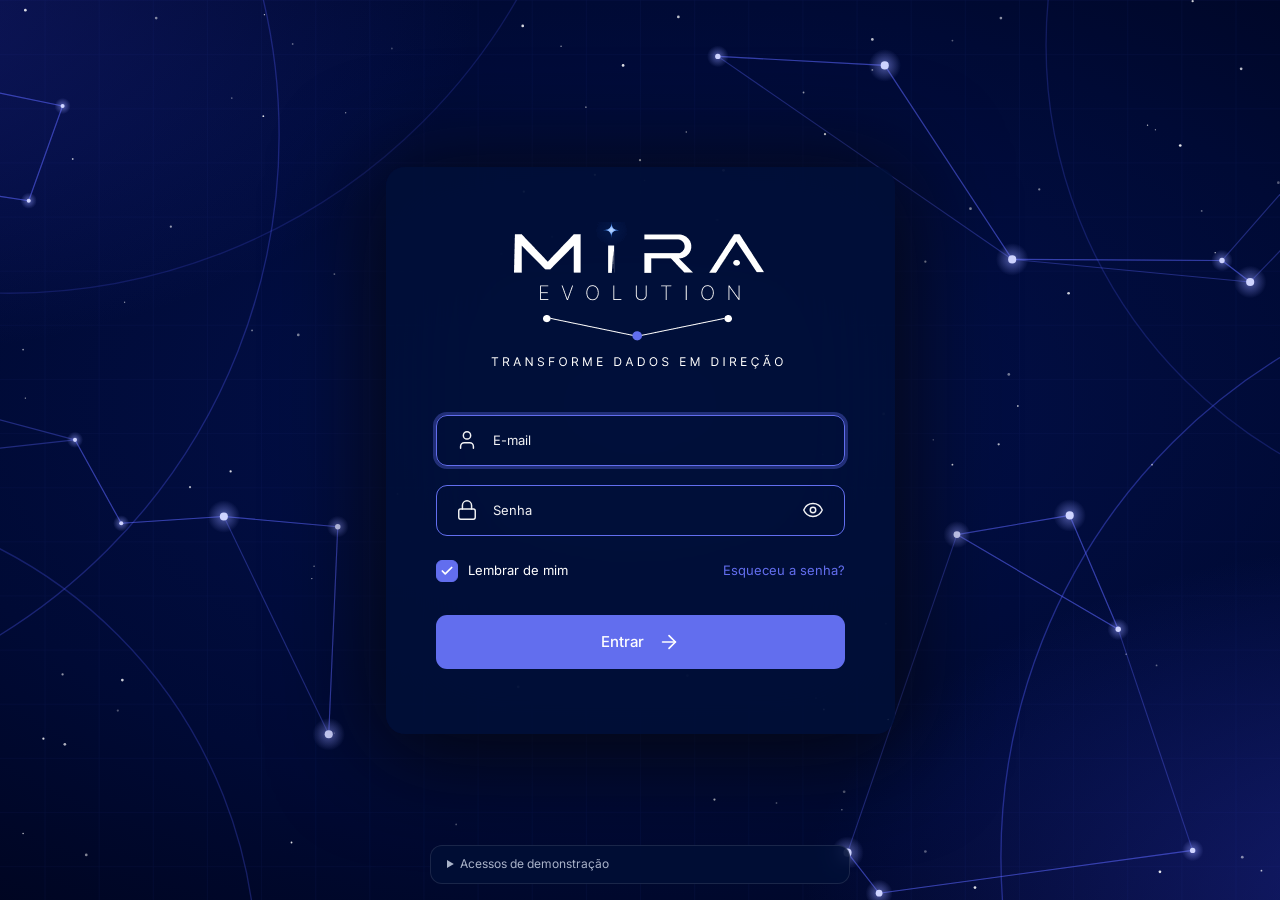
==== commit d8f151f7: "Desenvolvimento das APIS do Back-End. Conexão do Front com o Back-end.  Organização da estrutura de " ====
--- a/frontend/mira-evolution/configuracoes.html
+++ b/frontend/mira-evolution/configuracoes.html
@@ -38,7 +38,7 @@
             <header class="page-header">
               <div class="page-header__titles">
                 <h1 class="page-title">Configurações</h1>
-                <p class="page-subtitle">Gerencie preferências da empresa, aparência, integrações e segurança.</p>
+                <p class="page-subtitle">Gerencie preferências da empresa e aparência.</p>
               </div>
               <div class="page-header__actions">
                 <!-- data-sem-tema: nesta página o tema é trocado em "Aparência", então só mostra as notificações -->
@@ -63,21 +63,13 @@
                   <button type="button" role="radio" class="theme-card theme-card--dark" data-tema="dark" aria-checked="false"><i data-icone="moon" data-tamanho="22"></i><span>Escuro</span></button>
                 </div>
               </section>
+              
+              <!--Comentário Rafael: Ativar Futuramente!-->
 
-              <section class="card card__pad settings__section" aria-labelledby="integ-title">
+              <!-- <section class="card card__pad settings__section" aria-labelledby="integ-title">
                 <h2 class="card__title card__title--lg" id="integ-title">Integrações</h2>
                 <ul class="integration-list" id="lista-integracoes"></ul>
-              </section>
-
-              <section class="card card__pad settings__section" aria-labelledby="seg-title">
-                <h2 class="card__title card__title--lg" id="seg-title">Segurança</h2>
-                <div class="settings__grid">
-                  <label class="field"><span class="field__label">Renovação de senha</span><span class="select select--field"><select name="renewal"></select><i data-icone="chevron-down" data-tamanho="14"></i></span>
-                    <span class="field__hint" id="ultima-renovacao"></span></label>
-                  <div class="field"><span class="field__label" id="2fa-label">Autenticação em dois fatores (2FA)</span>
-                    <div class="switch-row"><button type="button" role="switch" class="switch" id="twoFactor" aria-checked="false" aria-labelledby="2fa-label"></button><span id="texto-2fa">Desativada</span></div></div>
-                </div>
-              </section>
+              </section> -->
 
               <div class="save-bar"><button type="button" class="btn btn--outline" id="btn-descartar">Descartar alterações</button><button type="submit" class="btn btn--primary">Salvar alterações</button></div>
             </form>
